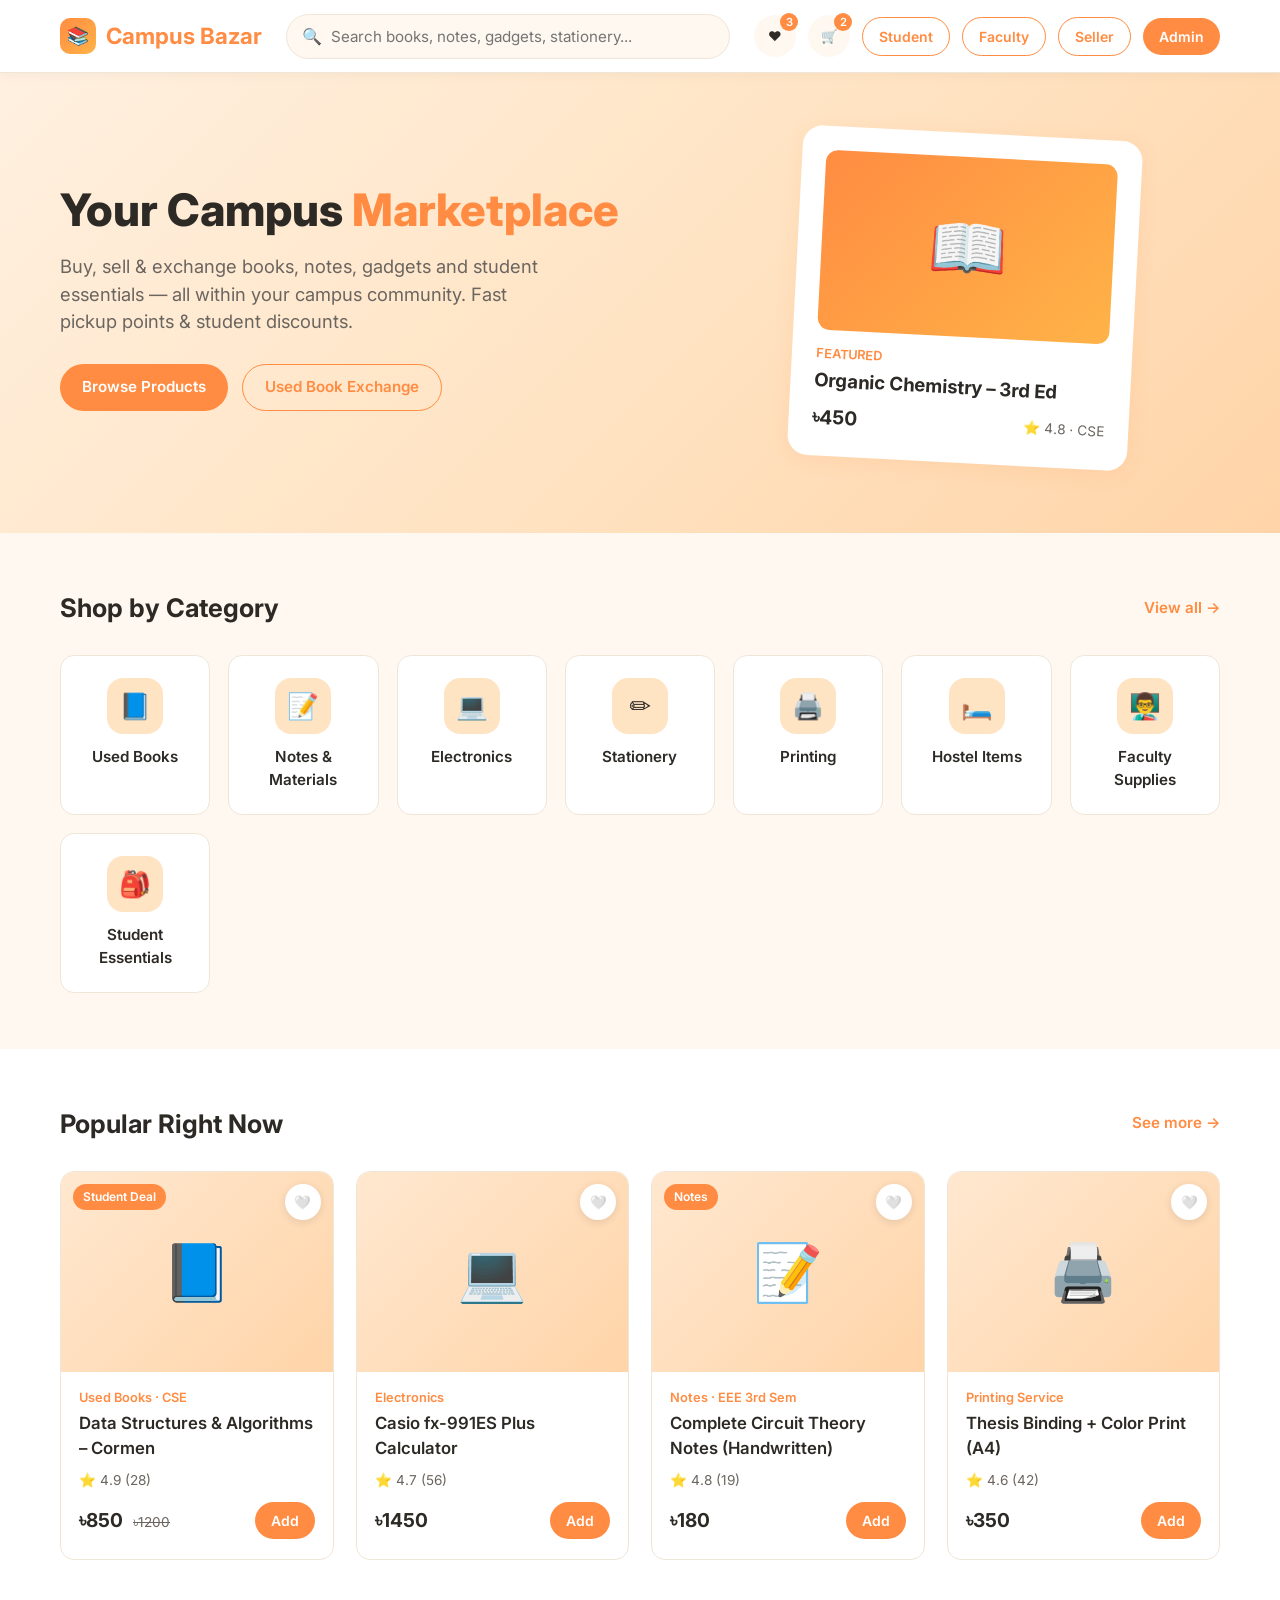
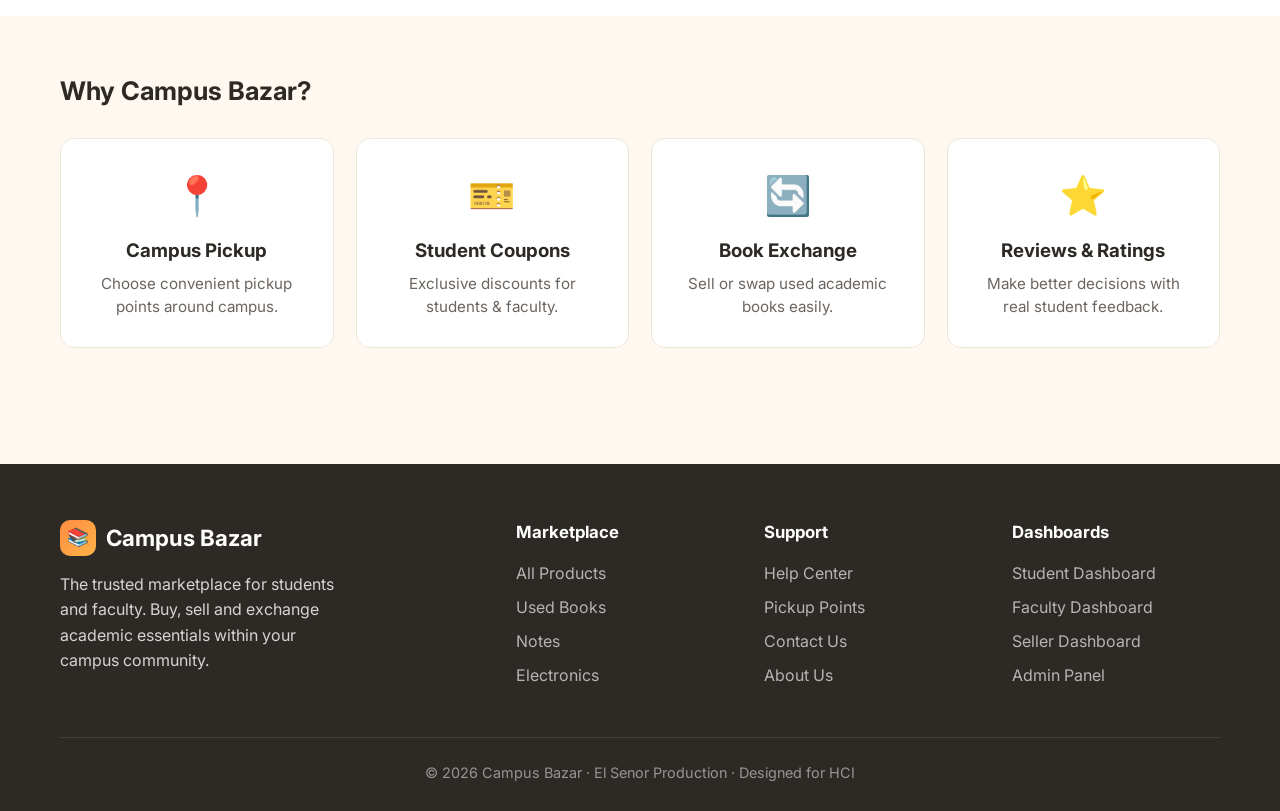
==== index.html @ bfc75927 "upload all file" ====
<!DOCTYPE html>
<html lang="en">
<head>
  <meta charset="UTF-8" />
  <meta name="viewport" content="width=device-width, initial-scale=1.0" />
  <title>Campus Bazar – Buy & Sell on Campus</title>
  <link rel="stylesheet" href="css/style.css" />
  <link rel="preconnect" href="https://fonts.googleapis.com" />
  <link href="https://fonts.googleapis.com/css2?family=Inter:wght@400;500;600;700;800&display=swap" rel="stylesheet" />
</head>
<body>

  <!-- ========== NAVBAR ========== -->
  <nav class="navbar">
    <div class="container navbar-inner">
      <a href="index.html" class="logo">
        <div class="logo-icon">📚</div>
        Campus Bazar
      </a>

      <div class="search-bar">
        <span class="search-icon">🔍</span>
        <input type="text" placeholder="Search books, notes, gadgets, stationery..." />
      </div>

      <div class="nav-actions">
        <button class="nav-icon-btn" title="Wishlist" onclick="location.href='wishlist.html'">
          ❤️ <span class="badge">3</span>
        </button>
        <button class="nav-icon-btn" title="Cart" onclick="location.href='cart.html'">
          🛒 <span class="badge">2</span>
        </button>
        <a href="student-dashboard.html" class="btn btn-outline btn-sm">Student</a>
        <a href="faculty-dashboard.html" class="btn btn-outline btn-sm">Faculty</a>
        <a href="seller-dashboard.html" class="btn btn-outline btn-sm">Seller</a>
        <a href="admin.html" class="btn btn-primary btn-sm">Admin</a>
      </div>
    </div>
  </nav>

  <!-- ========== HERO ========== -->
  <section class="hero">
    <div class="container hero-content">
      <div class="hero-text">
        <h1>Your Campus <span>Marketplace</span></h1>
        <p>Buy, sell & exchange books, notes, gadgets and student essentials — all within your campus community. Fast pickup points & student discounts.</p>
        <div class="hero-actions">
          <a href="shop.html" class="btn btn-primary">Browse Products</a>
          <a href="shop.html?cat=books" class="btn btn-outline">Used Book Exchange</a>
        </div>
      </div>
      <div class="hero-visual">
        <div class="hero-card">
          <div style="height:180px;background:linear-gradient(135deg,#FF8C42,#FFB347);border-radius:12px;display:flex;align-items:center;justify-content:center;font-size:4rem;">📖</div>
          <div style="margin-top:14px;">
            <div style="font-size:0.8rem;color:#FF8C42;font-weight:600;">FEATURED</div>
            <h3 style="margin:4px 0 8px;">Organic Chemistry – 3rd Ed</h3>
            <div style="display:flex;justify-content:space-between;align-items:center;">
              <span style="font-weight:700;font-size:1.2rem;">৳450</span>
              <span style="font-size:0.85rem;color:#6B6560;">⭐ 4.8 · CSE</span>
            </div>
          </div>
        </div>
      </div>
    </div>
  </section>

  <!-- ========== CATEGORIES ========== -->
  <section class="section">
    <div class="container">
      <div class="section-header">
        <h2 class="section-title">Shop by Category</h2>
        <a href="shop.html" class="section-link">View all →</a>
      </div>
      <div class="categories-grid">
        <a href="shop.html?cat=books" class="category-card">
          <div class="category-icon">📘</div>
          <h3>Used Books</h3>
        </a>
        <a href="shop.html?cat=notes" class="category-card">
          <div class="category-icon">📝</div>
          <h3>Notes & Materials</h3>
        </a>
        <a href="shop.html?cat=electronics" class="category-card">
          <div class="category-icon">💻</div>
          <h3>Electronics</h3>
        </a>
        <a href="shop.html?cat=stationery" class="category-card">
          <div class="category-icon">✏️</div>
          <h3>Stationery</h3>
        </a>
        <a href="shop.html?cat=printing" class="category-card">
          <div class="category-icon">🖨️</div>
          <h3>Printing</h3>
        </a>
        <a href="shop.html?cat=hostel" class="category-card">
          <div class="category-icon">🛏️</div>
          <h3>Hostel Items</h3>
        </a>
        <a href="shop.html?cat=faculty" class="category-card">
          <div class="category-icon">👨‍🏫</div>
          <h3>Faculty Supplies</h3>
        </a>
        <a href="shop.html?cat=essentials" class="category-card">
          <div class="category-icon">🎒</div>
          <h3>Student Essentials</h3>
        </a>
      </div>
    </div>
  </section>

  <!-- ========== FEATURED PRODUCTS ========== -->
  <section class="section" style="background:#fff;">
    <div class="container">
      <div class="section-header">
        <h2 class="section-title">Popular Right Now</h2>
        <a href="shop.html" class="section-link">See more →</a>
      </div>
      <div class="products-grid">
        <!-- Product 1 -->
        <div class="product-card">
          <div class="product-img">
            <span class="product-badge">Student Deal</span>
            <button class="wishlist-btn">🤍</button>
            📘
          </div>
          <div class="product-body">
            <div class="product-category">Used Books · CSE</div>
            <h3 class="product-title">Data Structures & Algorithms – Cormen</h3>
            <div class="rating">⭐ 4.9 (28)</div>
            <div class="product-meta">
              <div class="product-price">৳850 <span>৳1200</span></div>
              <a href="product.html" class="btn btn-primary btn-sm">Add</a>
            </div>
          </div>
        </div>
        <!-- Product 2 -->
        <div class="product-card">
          <div class="product-img">
            <button class="wishlist-btn">🤍</button>
            💻
          </div>
          <div class="product-body">
            <div class="product-category">Electronics</div>
            <h3 class="product-title">Casio fx-991ES Plus Calculator</h3>
            <div class="rating">⭐ 4.7 (56)</div>
            <div class="product-meta">
              <div class="product-price">৳1450</div>
              <a href="product.html" class="btn btn-primary btn-sm">Add</a>
            </div>
          </div>
        </div>
        <!-- Product 3 -->
        <div class="product-card">
          <div class="product-img">
            <span class="product-badge">Notes</span>
            <button class="wishlist-btn">🤍</button>
            📝
          </div>
          <div class="product-body">
            <div class="product-category">Notes · EEE 3rd Sem</div>
            <h3 class="product-title">Complete Circuit Theory Notes (Handwritten)</h3>
            <div class="rating">⭐ 4.8 (19)</div>
            <div class="product-meta">
              <div class="product-price">৳180</div>
              <a href="product.html" class="btn btn-primary btn-sm">Add</a>
            </div>
          </div>
        </div>
        <!-- Product 4 -->
        <div class="product-card">
          <div class="product-img">
            <button class="wishlist-btn">🤍</button>
            🖨️
          </div>
          <div class="product-body">
            <div class="product-category">Printing Service</div>
            <h3 class="product-title">Thesis Binding + Color Print (A4)</h3>
            <div class="rating">⭐ 4.6 (42)</div>
            <div class="product-meta">
              <div class="product-price">৳350</div>
              <a href="product.html" class="btn btn-primary btn-sm">Add</a>
            </div>
          </div>
        </div>
      </div>
    </div>
  </section>

  <!-- ========== CAMPUS HIGHLIGHTS ========== -->
  <section class="section">
    <div class="container">
      <div class="section-header">
        <h2 class="section-title">Why Campus Bazar?</h2>
      </div>
      <div style="display:grid;grid-template-columns:repeat(auto-fit,minmax(220px,1fr));gap:22px;">
        <div style="background:white;border-radius:14px;padding:28px;border:1.5px solid #F0E6D8;text-align:center;">
          <div style="font-size:2.4rem;margin-bottom:12px;">📍</div>
          <h3 style="margin-bottom:8px;">Campus Pickup</h3>
          <p style="color:#6B6560;font-size:0.95rem;">Choose convenient pickup points around campus.</p>
        </div>
        <div style="background:white;border-radius:14px;padding:28px;border:1.5px solid #F0E6D8;text-align:center;">
          <div style="font-size:2.4rem;margin-bottom:12px;">🎫</div>
          <h3 style="margin-bottom:8px;">Student Coupons</h3>
          <p style="color:#6B6560;font-size:0.95rem;">Exclusive discounts for students & faculty.</p>
        </div>
        <div style="background:white;border-radius:14px;padding:28px;border:1.5px solid #F0E6D8;text-align:center;">
          <div style="font-size:2.4rem;margin-bottom:12px;">🔄</div>
          <h3 style="margin-bottom:8px;">Book Exchange</h3>
          <p style="color:#6B6560;font-size:0.95rem;">Sell or swap used academic books easily.</p>
        </div>
        <div style="background:white;border-radius:14px;padding:28px;border:1.5px solid #F0E6D8;text-align:center;">
          <div style="font-size:2.4rem;margin-bottom:12px;">⭐</div>
          <h3 style="margin-bottom:8px;">Reviews & Ratings</h3>
          <p style="color:#6B6560;font-size:0.95rem;">Make better decisions with real student feedback.</p>
        </div>
      </div>
    </div>
  </section>

  <!-- ========== FOOTER ========== -->
  <footer class="footer">
    <div class="container">
      <div class="footer-grid">
        <div>
          <div class="logo" style="color:white;margin-bottom:16px;">
            <div class="logo-icon">📚</div> Campus Bazar
          </div>
          <p style="max-width:280px;line-height:1.6;">The trusted marketplace for students and faculty. Buy, sell and exchange academic essentials within your campus community.</p>
        </div>
        <div>
          <h4>Marketplace</h4>
          <a href="shop.html">All Products</a>
          <a href="shop.html?cat=books">Used Books</a>
          <a href="shop.html?cat=notes">Notes</a>
          <a href="shop.html?cat=electronics">Electronics</a>
        </div>
        <div>
          <h4>Support</h4>
          <a href="#">Help Center</a>
          <a href="#">Pickup Points</a>
          <a href="#">Contact Us</a>
          <a href="#">About Us</a>
        </div>
        <div>
          <h4>Dashboards</h4>
          <a href="student-dashboard.html">Student Dashboard</a>
          <a href="faculty-dashboard.html">Faculty Dashboard</a>
          <a href="seller-dashboard.html">Seller Dashboard</a>
          <a href="admin.html">Admin Panel</a>
        </div>
      </div>
      <div class="footer-bottom">
        © 2026 Campus Bazar · El Senor Production · Designed for HCI
      </div>
    </div>
  </footer>

</body>
</html>
---- css/style.css ----
/* =====================================================
   Campus Bazar – Light Orange Theme
   ===================================================== */

:root {
  --primary: #FF8C42;
  --primary-hover: #FF7A2E;
  --primary-light: #FFB347;
  --soft-orange: #FFE4C4;
  --bg: #FFF8F0;
  --surface: #FFFFFF;
  --text: #2D2A26;
  --text-secondary: #6B6560;
  --border: #F0E6D8;
  --success: #4CAF50;
  --danger: #E74C3C;
  --shadow: 0 4px 20px rgba(255, 140, 66, 0.12);
  --radius: 14px;
  --radius-sm: 10px;
  --transition: all 0.25s ease;
}

*, *::before, *::after {
  box-sizing: border-box;
  margin: 0;
  padding: 0;
}

body {
  font-family: 'Inter', system-ui, -apple-system, BlinkMacSystemFont, sans-serif;
  background: var(--bg);
  color: var(--text);
  line-height: 1.5;
  min-height: 100vh;
}

a { text-decoration: none; color: inherit; }
img { max-width: 100%; display: block; }
button, input, select, textarea { font-family: inherit; }

/* ---------- Layout ---------- */
.container {
  width: 100%;
  max-width: 1200px;
  margin: 0 auto;
  padding: 0 20px;
}

/* ---------- Navbar ---------- */
.navbar {
  background: var(--surface);
  border-bottom: 1px solid var(--border);
  position: sticky;
  top: 0;
  z-index: 100;
  box-shadow: 0 2px 12px rgba(0,0,0,0.04);
}

.navbar-inner {
  display: flex;
  align-items: center;
  justify-content: space-between;
  height: 72px;
  gap: 24px;
}

.logo {
  display: flex;
  align-items: center;
  gap: 10px;
  font-weight: 700;
  font-size: 1.4rem;
  color: var(--primary);
}

.logo-icon {
  width: 36px;
  height: 36px;
  background: linear-gradient(135deg, var(--primary), var(--primary-light));
  border-radius: 10px;
  display: flex;
  align-items: center;
  justify-content: center;
  color: white;
  font-size: 1.1rem;
}

.search-bar {
  flex: 1;
  max-width: 480px;
  position: relative;
}

.search-bar input {
  width: 100%;
  padding: 12px 16px 12px 44px;
  border: 1.5px solid var(--border);
  border-radius: 50px;
  background: var(--bg);
  font-size: 0.95rem;
  transition: var(--transition);
}

.search-bar input:focus {
  outline: none;
  border-color: var(--primary);
  background: white;
  box-shadow: 0 0 0 3px rgba(255, 140, 66, 0.15);
}

.search-bar .search-icon {
  position: absolute;
  left: 16px;
  top: 50%;
  transform: translateY(-50%);
  color: var(--text-secondary);
}

.nav-actions {
  display: flex;
  align-items: center;
  gap: 12px;
}

.nav-icon-btn {
  position: relative;
  width: 42px;
  height: 42px;
  border-radius: 50%;
  border: none;
  background: var(--bg);
  color: var(--text);
  cursor: pointer;
  display: flex;
  align-items: center;
  justify-content: center;
  transition: var(--transition);
}

.nav-icon-btn:hover {
  background: var(--soft-orange);
  color: var(--primary);
}

.badge {
  position: absolute;
  top: -2px;
  right: -2px;
  background: var(--primary);
  color: white;
  font-size: 0.7rem;
  font-weight: 600;
  width: 18px;
  height: 18px;
  border-radius: 50%;
  display: flex;
  align-items: center;
  justify-content: center;
}

.btn {
  display: inline-flex;
  align-items: center;
  justify-content: center;
  gap: 8px;
  padding: 11px 22px;
  border-radius: 50px;
  font-weight: 600;
  font-size: 0.95rem;
  border: none;
  cursor: pointer;
  transition: var(--transition);
}

.btn-primary {
  background: var(--primary);
  color: white;
}

.btn-primary:hover {
  background: var(--primary-hover);
  transform: translateY(-1px);
  box-shadow: 0 6px 16px rgba(255, 140, 66, 0.35);
}

.btn-outline {
  background: transparent;
  border: 1.5px solid var(--primary);
  color: var(--primary);
}

.btn-outline:hover {
  background: var(--soft-orange);
}

.btn-sm {
  padding: 8px 16px;
  font-size: 0.875rem;
}

.btn-block {
  width: 100%;
}

/* ---------- Hero ---------- */
.hero {
  background: linear-gradient(135deg, #FFF0E0 0%, #FFE4C4 50%, #FFD4A8 100%);
  padding: 60px 0 70px;
  position: relative;
  overflow: hidden;
}

.hero-content {
  display: grid;
  grid-template-columns: 1.2fr 1fr;
  gap: 40px;
  align-items: center;
}

.hero-text h1 {
  font-size: 2.8rem;
  font-weight: 800;
  line-height: 1.15;
  margin-bottom: 16px;
  color: var(--text);
}

.hero-text h1 span {
  color: var(--primary);
}

.hero-text p {
  font-size: 1.15rem;
  color: var(--text-secondary);
  margin-bottom: 28px;
  max-width: 480px;
}

.hero-actions {
  display: flex;
  gap: 14px;
  flex-wrap: wrap;
}

.hero-visual {
  display: flex;
  justify-content: center;
}

.hero-card {
  background: white;
  border-radius: 20px;
  padding: 24px;
  box-shadow: var(--shadow);
  width: 100%;
  max-width: 340px;
  transform: rotate(3deg);
}

.hero-card img {
  border-radius: 12px;
  height: 180px;
  object-fit: cover;
  background: var(--soft-orange);
}

/* ---------- Categories ---------- */
.section {
  padding: 56px 0;
}

.section-header {
  display: flex;
  justify-content: space-between;
  align-items: center;
  margin-bottom: 28px;
}

.section-title {
  font-size: 1.6rem;
  font-weight: 700;
}

.section-link {
  color: var(--primary);
  font-weight: 600;
  font-size: 0.95rem;
}

.categories-grid {
  display: grid;
  grid-template-columns: repeat(auto-fill, minmax(140px, 1fr));
  gap: 18px;
}

.category-card {
  background: var(--surface);
  border-radius: var(--radius);
  padding: 22px 16px;
  text-align: center;
  border: 1.5px solid var(--border);
  transition: var(--transition);
  cursor: pointer;
}

.category-card:hover {
  border-color: var(--primary);
  transform: translateY(-4px);
  box-shadow: var(--shadow);
}

.category-icon {
  width: 56px;
  height: 56px;
  margin: 0 auto 12px;
  background: var(--soft-orange);
  border-radius: 16px;
  display: flex;
  align-items: center;
  justify-content: center;
  font-size: 1.6rem;
}

.category-card h3 {
  font-size: 0.95rem;
  font-weight: 600;
}

/* ---------- Product Cards ---------- */
.products-grid {
  display: grid;
  grid-template-columns: repeat(auto-fill, minmax(240px, 1fr));
  gap: 22px;
}

.product-card {
  background: var(--surface);
  border-radius: var(--radius);
  overflow: hidden;
  border: 1.5px solid var(--border);
  transition: var(--transition);
  position: relative;
}

.product-card:hover {
  transform: translateY(-5px);
  box-shadow: var(--shadow);
  border-color: transparent;
}

.product-img {
  height: 200px;
  background: linear-gradient(135deg, #FFE8D0, #FFD4A8);
  display: flex;
  align-items: center;
  justify-content: center;
  font-size: 3.5rem;
  position: relative;
}

.product-badge {
  position: absolute;
  top: 12px;
  left: 12px;
  background: var(--primary);
  color: white;
  font-size: 0.75rem;
  font-weight: 600;
  padding: 4px 10px;
  border-radius: 20px;
}

.wishlist-btn {
  position: absolute;
  top: 12px;
  right: 12px;
  width: 36px;
  height: 36px;
  border-radius: 50%;
  background: white;
  border: none;
  display: flex;
  align-items: center;
  justify-content: center;
  cursor: pointer;
  box-shadow: 0 2px 8px rgba(0,0,0,0.1);
  transition: var(--transition);
}

.wishlist-btn:hover {
  color: var(--danger);
  transform: scale(1.1);
}

.product-body {
  padding: 16px 18px 20px;
}

.product-category {
  font-size: 0.8rem;
  color: var(--primary);
  font-weight: 600;
  margin-bottom: 4px;
}

.product-title {
  font-size: 1.05rem;
  font-weight: 600;
  margin-bottom: 8px;
  display: -webkit-box;
  -webkit-line-clamp: 2;
  -webkit-box-orient: vertical;
  overflow: hidden;
}

.product-meta {
  display: flex;
  justify-content: space-between;
  align-items: center;
  margin-top: 12px;
}

.product-price {
  font-size: 1.2rem;
  font-weight: 700;
  color: var(--text);
}

.product-price span {
  font-size: 0.85rem;
  color: var(--text-secondary);
  text-decoration: line-through;
  font-weight: 400;
  margin-left: 6px;
}

.rating {
  display: flex;
  align-items: center;
  gap: 4px;
  font-size: 0.85rem;
  color: var(--text-secondary);
}

.rating svg { color: #FFB800; }

/* ---------- Filters Sidebar ---------- */
.shop-layout {
  display: grid;
  grid-template-columns: 260px 1fr;
  gap: 32px;
  align-items: start;
}

.filters {
  background: var(--surface);
  border-radius: var(--radius);
  padding: 24px;
  border: 1.5px solid var(--border);
  position: sticky;
  top: 90px;
}

.filters h3 {
  font-size: 1.1rem;
  margin-bottom: 18px;
}

.filter-group {
  margin-bottom: 22px;
}

.filter-group h4 {
  font-size: 0.9rem;
  font-weight: 600;
  margin-bottom: 10px;
  color: var(--text-secondary);
}

.filter-option {
  display: flex;
  align-items: center;
  gap: 10px;
  margin-bottom: 8px;
  cursor: pointer;
  font-size: 0.95rem;
}

.filter-option input {
  accent-color: var(--primary);
  width: 16px;
  height: 16px;
}

/* ---------- Product Detail ---------- */
.product-detail {
  display: grid;
  grid-template-columns: 1fr 1fr;
  gap: 48px;
  padding: 40px 0;
}

.gallery {
  display: flex;
  flex-direction: column;
  gap: 14px;
}

.main-image {
  height: 420px;
  background: linear-gradient(135deg, #FFE8D0, #FFD4A8);
  border-radius: var(--radius);
  display: flex;
  align-items: center;
  justify-content: center;
  font-size: 6rem;
}

.thumbs {
  display: flex;
  gap: 12px;
}

.thumb {
  width: 80px;
  height: 80px;
  border-radius: var(--radius-sm);
  background: var(--soft-orange);
  border: 2px solid transparent;
  cursor: pointer;
  display: flex;
  align-items: center;
  justify-content: center;
  font-size: 1.8rem;
}

.thumb.active {
  border-color: var(--primary);
}

.detail-info h1 {
  font-size: 1.9rem;
  margin-bottom: 8px;
}

.detail-price {
  font-size: 1.8rem;
  font-weight: 700;
  color: var(--primary);
  margin: 16px 0;
}

.detail-price span {
  font-size: 1.1rem;
  color: var(--text-secondary);
  text-decoration: line-through;
  margin-left: 10px;
}

.detail-meta {
  display: flex;
  gap: 20px;
  margin-bottom: 20px;
  font-size: 0.95rem;
  color: var(--text-secondary);
}

.size-selector, .qty-selector {
  margin-bottom: 20px;
}

.size-selector h4, .qty-selector h4 {
  font-size: 0.9rem;
  margin-bottom: 10px;
}

.size-options {
  display: flex;
  gap: 10px;
}

.size-btn {
  width: 44px;
  height: 44px;
  border-radius: 10px;
  border: 1.5px solid var(--border);
  background: white;
  cursor: pointer;
  font-weight: 600;
  transition: var(--transition);
}

.size-btn.active, .size-btn:hover {
  border-color: var(--primary);
  background: var(--soft-orange);
  color: var(--primary);
}

.qty-control {
  display: flex;
  align-items: center;
  gap: 0;
  border: 1.5px solid var(--border);
  border-radius: 10px;
  width: fit-content;
}

.qty-control button {
  width: 40px;
  height: 40px;
  border: none;
  background: var(--bg);
  cursor: pointer;
  font-size: 1.1rem;
}

.qty-control span {
  width: 48px;
  text-align: center;
  font-weight: 600;
}

.detail-actions {
  display: flex;
  gap: 14px;
  margin-top: 28px;
}

.tabs {
  display: flex;
  gap: 0;
  border-bottom: 2px solid var(--border);
  margin-bottom: 24px;
}

.tab {
  padding: 14px 24px;
  font-weight: 600;
  color: var(--text-secondary);
  cursor: pointer;
  border-bottom: 2px solid transparent;
  margin-bottom: -2px;
  transition: var(--transition);
}

.tab.active {
  color: var(--primary);
  border-bottom-color: var(--primary);
}

/* ---------- Cart ---------- */
.cart-layout {
  display: grid;
  grid-template-columns: 1fr 360px;
  gap: 32px;
  padding: 40px 0;
}

.cart-item {
  display: flex;
  gap: 18px;
  background: var(--surface);
  border-radius: var(--radius);
  padding: 18px;
  border: 1.5px solid var(--border);
  margin-bottom: 16px;
}

.cart-item-img {
  width: 100px;
  height: 100px;
  border-radius: var(--radius-sm);
  background: var(--soft-orange);
  display: flex;
  align-items: center;
  justify-content: center;
  font-size: 2.2rem;
  flex-shrink: 0;
}

.cart-item-info {
  flex: 1;
}

.cart-item-info h3 {
  font-size: 1.05rem;
  margin-bottom: 4px;
}

.cart-item-info p {
  font-size: 0.9rem;
  color: var(--text-secondary);
  margin-bottom: 10px;
}

.cart-item-price {
  font-weight: 700;
  font-size: 1.1rem;
}

.summary-card {
  background: var(--surface);
  border-radius: var(--radius);
  padding: 28px;
  border: 1.5px solid var(--border);
  position: sticky;
  top: 90px;
}

.summary-card h3 {
  margin-bottom: 20px;
  font-size: 1.2rem;
}

.summary-row {
  display: flex;
  justify-content: space-between;
  margin-bottom: 12px;
  font-size: 0.95rem;
}

.summary-row.total {
  font-size: 1.2rem;
  font-weight: 700;
  border-top: 1.5px solid var(--border);
  padding-top: 14px;
  margin-top: 14px;
}

.coupon-input {
  display: flex;
  gap: 8px;
  margin: 18px 0;
}

.coupon-input input {
  flex: 1;
  padding: 11px 14px;
  border: 1.5px solid var(--border);
  border-radius: 10px;
  font-size: 0.95rem;
}

.coupon-input input:focus {
  outline: none;
  border-color: var(--primary);
}

/* ---------- Account / Orders ---------- */
.account-layout {
  display: grid;
  grid-template-columns: 240px 1fr;
  gap: 32px;
  padding: 40px 0;
}

.account-nav {
  background: var(--surface);
  border-radius: var(--radius);
  padding: 20px;
  border: 1.5px solid var(--border);
}

.account-nav a {
  display: flex;
  align-items: center;
  gap: 12px;
  padding: 12px 14px;
  border-radius: 10px;
  font-weight: 500;
  color: var(--text-secondary);
  transition: var(--transition);
  margin-bottom: 4px;
}

.account-nav a:hover, .account-nav a.active {
  background: var(--soft-orange);
  color: var(--primary);
}

.order-card {
  background: var(--surface);
  border-radius: var(--radius);
  padding: 22px;
  border: 1.5px solid var(--border);
  margin-bottom: 16px;
}

.order-header {
  display: flex;
  justify-content: space-between;
  align-items: center;
  margin-bottom: 16px;
  padding-bottom: 14px;
  border-bottom: 1px solid var(--border);
}

.order-status {
  padding: 5px 12px;
  border-radius: 20px;
  font-size: 0.8rem;
  font-weight: 600;
}

.status-paid { background: #E8F5E9; color: #2E7D32; }
.status-unpaid { background: #FFF3E0; color: #E65100; }
.status-pending { background: #E3F2FD; color: #1565C0; }

/* ---------- Admin ---------- */
.admin-layout {
  display: grid;
  grid-template-columns: 240px 1fr;
  min-height: 100vh;
}

.admin-sidebar {
  background: #2D2A26;
  color: white;
  padding: 24px 16px;
}

.admin-sidebar .logo {
  color: white;
  margin-bottom: 32px;
  padding: 0 8px;
}

.admin-nav a {
  display: flex;
  align-items: center;
  gap: 12px;
  padding: 12px 14px;
  border-radius: 10px;
  color: rgba(255,255,255,0.7);
  margin-bottom: 4px;
  transition: var(--transition);
}

.admin-nav a:hover, .admin-nav a.active {
  background: rgba(255, 140, 66, 0.2);
  color: var(--primary-light);
}

.admin-content {
  padding: 32px;
  background: var(--bg);
}

.stats-grid {
  display: grid;
  grid-template-columns: repeat(4, 1fr);
  gap: 20px;
  margin-bottom: 32px;
}

.stat-card {
  background: var(--surface);
  border-radius: var(--radius);
  padding: 22px;
  border: 1.5px solid var(--border);
}

.stat-card h4 {
  font-size: 0.9rem;
  color: var(--text-secondary);
  margin-bottom: 8px;
}

.stat-card .value {
  font-size: 1.8rem;
  font-weight: 700;
}

.stat-card .change {
  font-size: 0.85rem;
  color: var(--success);
  margin-top: 4px;
}

/* ---------- Footer ---------- */
.footer {
  background: #2D2A26;
  color: rgba(255,255,255,0.8);
  padding: 56px 0 28px;
  margin-top: 60px;
}

.footer-grid {
  display: grid;
  grid-template-columns: 2fr 1fr 1fr 1fr;
  gap: 40px;
  margin-bottom: 40px;
}

.footer h4 {
  color: white;
  margin-bottom: 16px;
  font-size: 1.05rem;
}

.footer a {
  display: block;
  margin-bottom: 10px;
  color: rgba(255,255,255,0.65);
  transition: var(--transition);
}

.footer a:hover { color: var(--primary-light); }

.footer-bottom {
  border-top: 1px solid rgba(255,255,255,0.1);
  padding-top: 24px;
  text-align: center;
  font-size: 0.9rem;
  color: rgba(255,255,255,0.5);
}

/* ---------- Utilities ---------- */
.page-title {
  font-size: 1.8rem;
  font-weight: 700;
  margin-bottom: 8px;
}

.breadcrumb {
  font-size: 0.9rem;
  color: var(--text-secondary);
  margin-bottom: 28px;
}

.breadcrumb a { color: var(--primary); }

.empty-state {
  text-align: center;
  padding: 60px 20px;
  color: var(--text-secondary);
}

.empty-state .icon {
  font-size: 4rem;
  margin-bottom: 16px;
  opacity: 0.5;
}

/* ---------- Responsive ---------- */
@media (max-width: 900px) {
  .hero-content, .product-detail, .cart-layout, .shop-layout, .account-layout {
    grid-template-columns: 1fr;
  }
  .hero-text h1 { font-size: 2.1rem; }
  .filters { position: static; }
  .stats-grid { grid-template-columns: 1fr 1fr; }
  .footer-grid { grid-template-columns: 1fr 1fr; }
  .admin-layout { grid-template-columns: 1fr; }
  .admin-sidebar { display: none; }
}

@media (max-width: 600px) {
  .navbar-inner { gap: 12px; }
  .search-bar { display: none; }
  .products-grid { grid-template-columns: 1fr 1fr; gap: 14px; }
  .stats-grid { grid-template-columns: 1fr; }
}
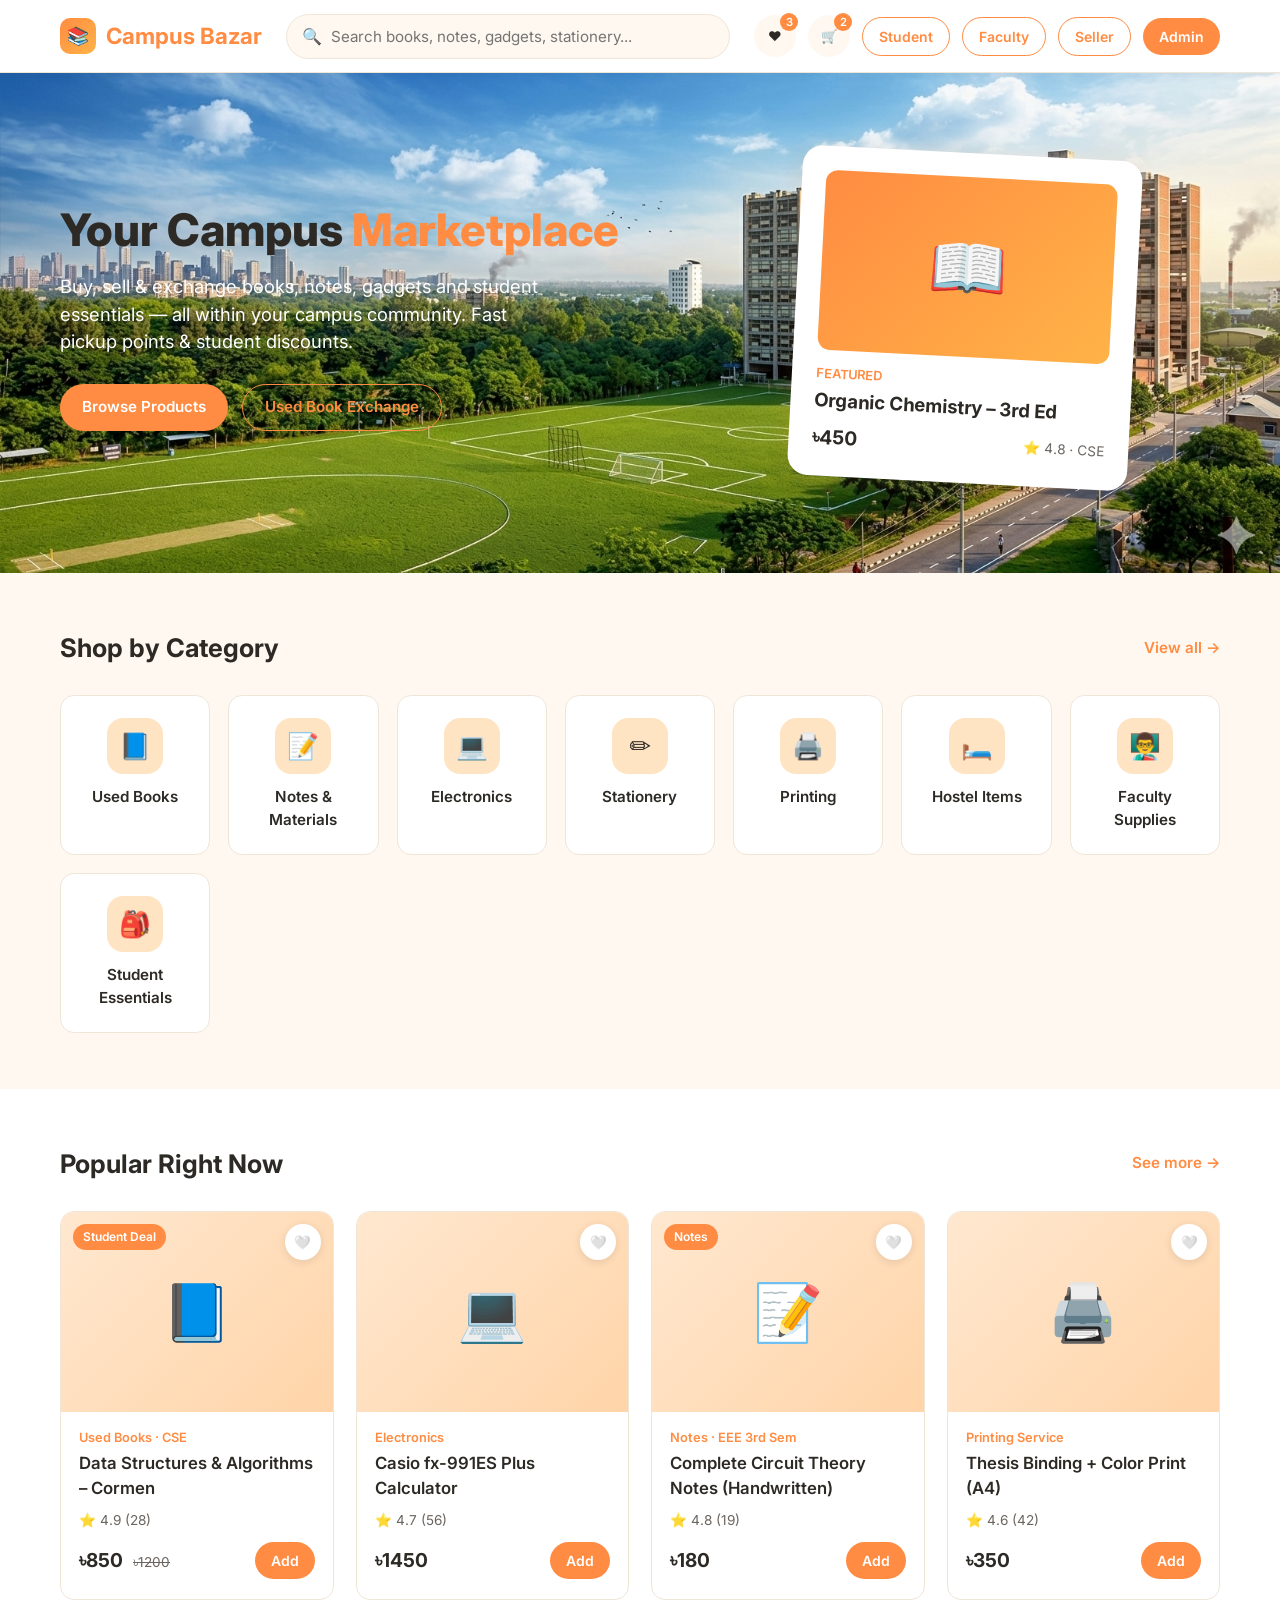
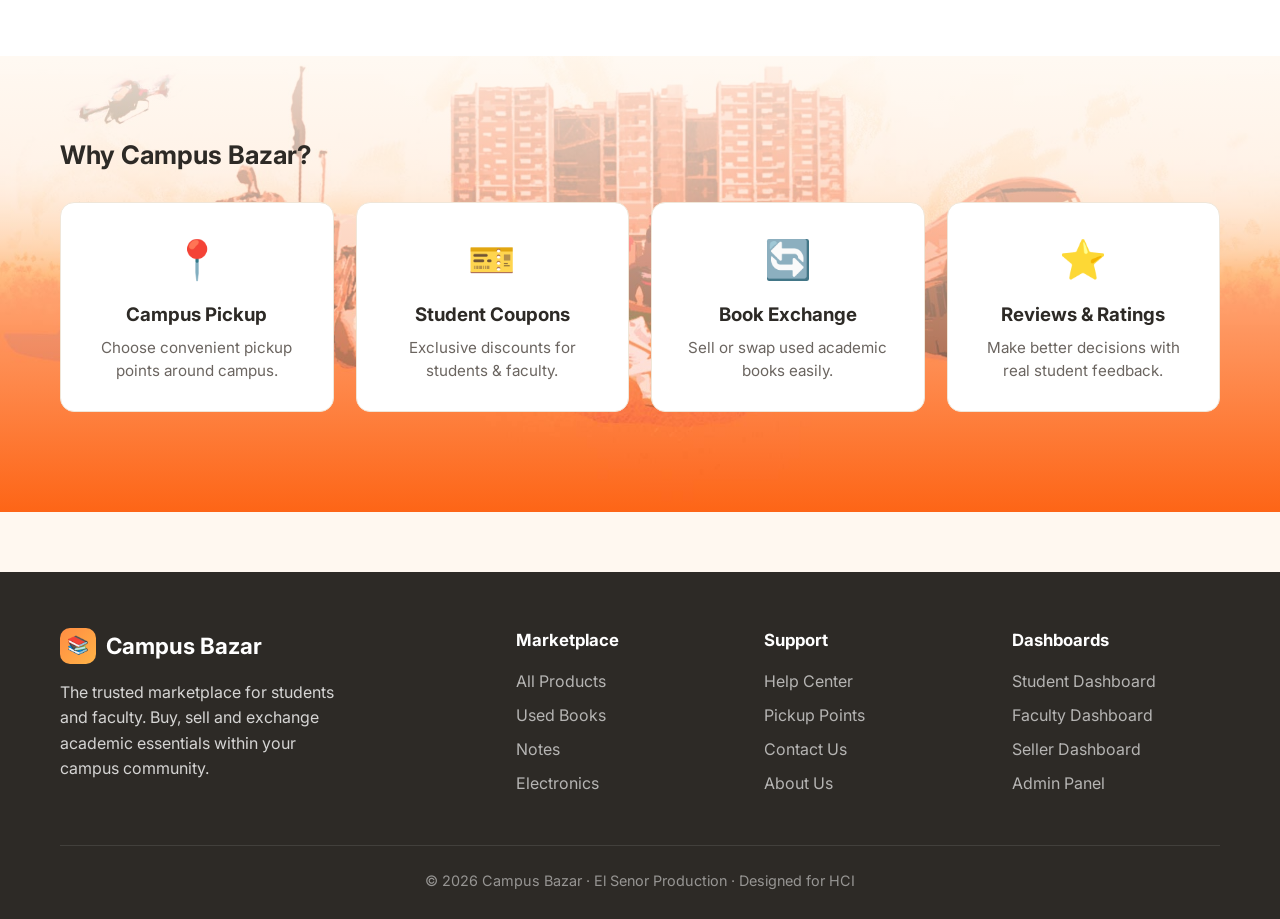
==== commit 91b7665c: "new touch" ====
--- a/index.html
+++ b/index.html
@@ -43,7 +43,7 @@
     <div class="container hero-content">
       <div class="hero-text">
         <h1>Your Campus <span>Marketplace</span></h1>
-        <p>Buy, sell & exchange books, notes, gadgets and student essentials — all within your campus community. Fast pickup points & student discounts.</p>
+        <p id="info">Buy, sell & exchange books, notes, gadgets and student essentials — all within your campus community. Fast pickup points & student discounts.</p>
         <div class="hero-actions">
           <a href="shop.html" class="btn btn-primary">Browse Products</a>
           <a href="shop.html?cat=books" class="btn btn-outline">Used Book Exchange</a>
@@ -188,7 +188,7 @@
   </section>
 
   <!-- ========== CAMPUS HIGHLIGHTS ========== -->
-  <section class="section">
+  <section class="section section-campus">
     <div class="container">
       <div class="section-header">
         <h2 class="section-title">Why Campus Bazar?</h2>
--- a/css/style.css
+++ b/css/style.css
@@ -204,10 +204,22 @@
 
 /* ---------- Hero ---------- */
 .hero {
-  background: linear-gradient(135deg, #FFF0E0 0%, #FFE4C4 50%, #FFD4A8 100%);
-  padding: 60px 0 70px;
+  background:
+    /* linear-gradient(
+      135deg,
+      rgba(45, 42, 38, 0.72) 0%,
+      rgba(255, 140, 66, 0.55) 50%,
+      rgba(255, 179, 71, 0.45) 100%
+    ), */
+    url('../assets/hero-campus.jpg') center center / cover no-repeat;
+  padding: 80px 0 90px;
   position: relative;
   overflow: hidden;
+  min-height: 480px;
+}
+
+#info {
+  color: white;
 }
 
 .hero-content {
@@ -940,6 +952,19 @@
   font-size: 4rem;
   margin-bottom: 16px;
   opacity: 0.5;
+}
+
+/* Campus illustration section background */
+.section-campus {
+  background:
+    linear-gradient(
+      180deg,
+      rgba(255, 248, 240, 0.85) 0%,
+      rgba(255, 140, 66, 0.25) 100%
+    ),
+    url('../assets/section-campus.jpg') center bottom / cover no-repeat;
+  padding: 80px 0 100px;
+  min-height: 420px;
 }
 
 /* ---------- Responsive ---------- */
